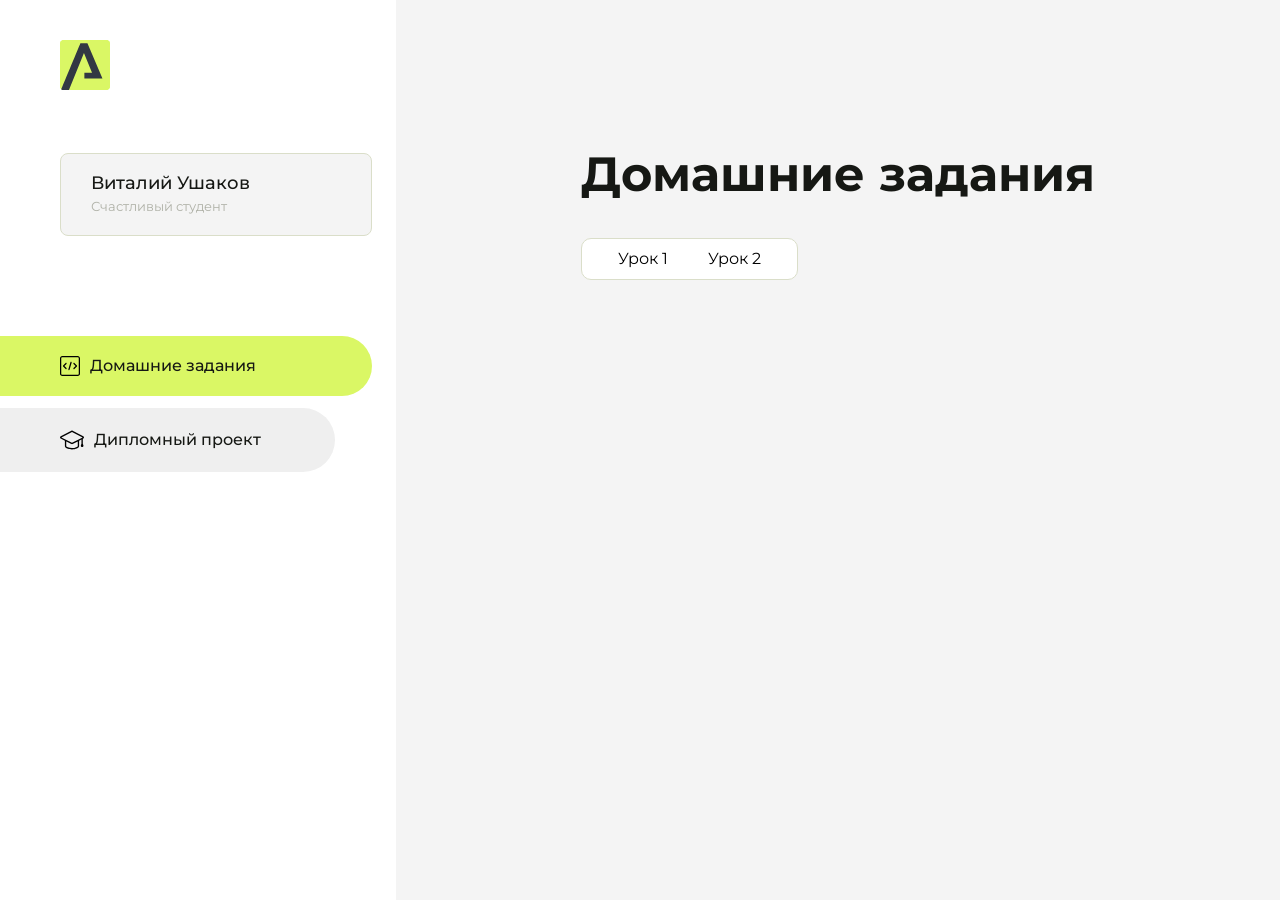
==== index.html @ 721d3d85 "Update index.html" ====
<!DOCTYPE html>
<html lang="en">
<head>
    <meta charset="UTF-8">
    <meta name="viewport" content="width=device-width, initial-scale=1.0">
    <title>Домашняя работа</title>
    <link rel="shortcut icon" href="src/logo.ico" type="image/x-icon">
    <link rel="preconnect" href="https://fonts.googleapis.com">
    <link rel="preconnect" href="https://fonts.gstatic.com" crossorigin>
    <link href="https://fonts.googleapis.com/css2?family=Montserrat:wght@400;500;700&family=Rubik:wght@500&display=swap"
          rel="stylesheet">
    <link rel="stylesheet" href="src/style.css">
</head>
<body id="body">
<div class="overlay" id="overlay"></div>
<div class="layout">
    <div class="burger" id="burger">
        <svg viewBox="0 0 24 24" fill="none" xmlns="http://www.w3.org/2000/svg">
            <g id="SVGRepo_bgCarrier" stroke-width="0"></g>
            <g id="SVGRepo_tracerCarrier" stroke-linecap="round" stroke-linejoin="round"></g>
            <g id="SVGRepo_iconCarrier">
                <path d="M4 18L20 18" stroke="#DAF765" stroke-width="2" stroke-linecap="round"></path>
                <path d="M4 12L20 12" stroke="#DAF765" stroke-width="2" stroke-linecap="round"></path>
                <path d="M4 6L20 6" stroke="#DAF765" stroke-width="2" stroke-linecap="round"></path>
            </g>
        </svg>
    </div>
    <aside class="sidebar" id="sidebar">
        <div class="sidebar__inner">
            <div class="logo">
                <svg width="50" height="50" viewBox="0 0 50 50" fill="none" xmlns="http://www.w3.org/2000/svg">
                    <g clip-path="url(#clip0_513_74730)">
                        <path d="M46.17 -0.257004H3.83C1.57281 -0.257004 -0.257 1.57281 -0.257 3.83V46.17C-0.257 48.4272 1.57281 50.257 3.83 50.257H46.17C48.4272 50.257 50.257 48.4272 50.257 46.17V3.83C50.257 1.57281 48.4272 -0.257004 46.17 -0.257004Z"
                              fill="#DAF765"/>
                        <path d="M24.375 38.4H42.461L27.441 3.1585H20.4355C20.4355 3.1585 6.7895 35.881 1.1945 49.294C2.015 50.0275 3.0945 50.257 3.6945 50.257H8.8445L23.954 13.07L32.0465 32.8285H24.375V38.4Z"
                              fill="#323843"/>
                    </g>
                    <defs>
                        <clipPath id="clip0_513_74730">
                            <rect width="50" height="50" fill="white"/>
                        </clipPath>
                    </defs>
                </svg>
            </div>
            <div class="sidebar__user">
                <div class="sidebar__name">Виталий Ушаков</div>
                <div class="sidebar__text">Счастливый студент</div>
            </div>
            <div class="sidebar__tabs">
                <div class="sidebar__item">
                    <button class="sidebar__button active" id="tasks">
                        <svg xmlns="http://www.w3.org/2000/svg" width="20" height="20" viewBox="0 0 20 20" fill="none">
                            <g clip-path="url(#clip0_704_74543)">
                                <path d="M17.7083 20H2.29167C1.0275 20 0 18.9725 0 17.7083V2.29167C0 1.0275 1.0275 0 2.29167 0H17.7083C18.9725 0 20 1.0275 20 2.29167V17.7083C20 18.9725 18.9725 20 17.7083 20ZM2.29167 1.25C1.7175 1.25 1.25 1.7175 1.25 2.29167V17.7083C1.25 18.2825 1.7175 18.75 2.29167 18.75H17.7083C18.2825 18.75 18.75 18.2825 18.75 17.7083V2.29167C18.75 1.7175 18.2825 1.25 17.7083 1.25H2.29167Z"
                                      fill="black"/>
                                <path d="M6.04167 13.125C5.88167 13.125 5.72167 13.0642 5.6 12.9417L3.1 10.4417C2.85583 10.1975 2.85583 9.80167 3.1 9.5575L5.6 7.0575C5.84417 6.81333 6.24 6.81333 6.48417 7.0575C6.72833 7.30167 6.72833 7.6975 6.48417 7.94167L4.42583 10L6.48417 12.0583C6.72833 12.3025 6.72833 12.6983 6.48417 12.9425C6.36167 13.0642 6.20167 13.125 6.04167 13.125Z"
                                      fill="black"/>
                                <path d="M8.95833 14.1667C8.9 14.1667 8.84 14.1583 8.78167 14.1417C8.45083 14.0442 8.26083 13.6967 8.35833 13.3658L10.4417 6.28251C10.5392 5.95084 10.8892 5.76417 11.2175 5.85917C11.5483 5.95667 11.7383 6.30417 11.6408 6.63501L9.5575 13.7183C9.47833 13.9908 9.22833 14.1667 8.95833 14.1667Z"
                                      fill="black"/>
                                <path d="M13.9583 13.125C13.7983 13.125 13.6383 13.0642 13.5167 12.9417C13.2725 12.6975 13.2725 12.3017 13.5167 12.0575L15.575 9.99916L13.5167 7.94083C13.2725 7.69666 13.2725 7.30083 13.5167 7.05666C13.7608 6.81249 14.1567 6.81249 14.4008 7.05666L16.9008 9.55666C17.145 9.80083 17.145 10.1967 16.9008 10.4408L14.4008 12.9408C14.2783 13.0642 14.1183 13.125 13.9583 13.125Z"
                                      fill="black"/>
                            </g>
                            <defs>
                                <clipPath id="clip0_704_74543">
                                    <rect width="20" height="20" fill="white"/>
                                </clipPath>
                            </defs>
                        </svg>
                        <span>Домашние задания</span></button>
                </div>
                <div class="sidebar__item">
                    <button class="sidebar__button" id="diplom">
                        <svg xmlns="http://www.w3.org/2000/svg" width="24" height="24" viewBox="0 0 24 24" fill="none">
                            <g clip-path="url(#clip0_704_74553)">
                                <path d="M23.2628 10.5971C23.7176 10.365 24 9.90375 24 9.39337C24 8.883 23.7176 8.42175 23.2628 8.18962L12.6135 2.75362C12.2291 2.55824 11.7705 2.55787 11.3854 2.75399L0.736875 8.19C0.282375 8.42175 0 8.883 0 9.39337C0 9.90375 0.282375 10.365 0.736875 10.5971L4.89038 12.7177V18.2074C4.89038 19.8154 8.412 21.393 12 21.393C15.5884 21.393 19.1096 19.815 19.1096 18.2074V12.7174L21.4609 11.517V15.8017L20.901 17.2305C20.7409 17.6389 20.7934 18.0994 21.0405 18.4616C21.2876 18.8246 21.6979 19.041 22.1366 19.041C22.5754 19.041 22.9852 18.8246 23.2324 18.462C23.4795 18.099 23.532 17.6385 23.3719 17.2301L22.8124 15.8021V10.827L23.2628 10.5971ZM17.7623 18.1721C17.6198 18.6375 15.3491 20.0419 12 20.0419C8.65088 20.0419 6.38025 18.6375 6.2415 18.2074V12.3037L6.23887 12.3019C6.23812 12.057 6.1065 11.8207 5.87325 11.7019L1.3515 9.39337L12 3.95737L22.6489 9.39337L12 14.8294L5.87325 11.7019C5.54063 11.5331 4.6695 11.6674 4.5 12C4.33012 12.3322 4.55813 12.5479 4.89038 12.7177L11.3857 16.0331C11.5781 16.1314 11.7889 16.1805 12 16.1805C12.2107 16.1805 12.4222 16.1314 12.6146 16.0331L17.7593 13.407L17.7623 18.1721Z"
                                      fill="black"/>
                            </g>
                            <defs>
                                <clipPath id="clip0_704_74553">
                                    <rect width="24" height="24" fill="white"/>
                                </clipPath>
                            </defs>
                        </svg>
                        <span>Дипломный проект</span></button>
                </div>
            </div>
        </div>

    </aside>
    <div class="content">
        <div class="container">
            <div class="content__block" id="tasksBlock">
                <div class="content__title">Домашние задания</div>
                <ul class="content__list">
                    <li class="content__list-item">
                        <a href="hallo-again/index.html">Урок 1</a>
                         <a href="dz gym/index.html">Урок 2</a>
                    </li>
                </ul>
            </div>
            <div class="content__block hidden" id="diplomBlock">
                <div class="content__title">Дипломный проект</div>
                <div class="content__list-diplom">
                    <a href="ПАПКА-С-НОМЕРОМ-УРОКА">Ссылка на ДЗ</a>
                </div>
                <div class="content__decor">
                    <div class="content__decor-text">Давай проверим, чему ты научился!</div>
                    <div class="content__decor-img">
                        <img src="src/decor.png" alt="decor">
                    </div>
                </div>
            </div>
        </div>
    </div>
</div>
<script src="src/index.js"></script>
</body>
</html>
---- src/style.css ----
*{padding: 0;margin: 0;border: 0;}
*,*:before,*:after{-webkit-box-sizing: border-box;box-sizing: border-box;}
:focus,:active{outline: none;}
a:focus,a:active{outline: none;}
nav,footer,header,aside{display: block;}
html,body{
    height:100%;width:100%;
    font-size:100%;line-height:1;-ms-text-size-adjust:100%;-moz-text-size-adjust:100%;-webkit-text-size-adjust:100%;}
input,button,textarea{font-family:inherit;}
input::-ms-clear{display: none;}
button{cursor: pointer;}
button::-moz-focus-inner{padding:0;border:0;}
a,a:visited{text-decoration: none;}
a:hover{text-decoration: none;}
ul li{list-style: none;}
img{vertical-align: top;}
h1,h2,h3,h4,h5,h6{font-size:inherit;font-weight: inherit;}
a{color:inherit;}



body {
    font-family: "Montserrat",SansSerif;
    color: black;
}

body.overflow {
    overflow: hidden;
}



.layout {
    display: -webkit-box;
    display: -ms-flexbox;
    display: flex;
    min-height: 100vh;
}

.sidebar {
    padding: 40px 24px 40px 0;
    -ms-flex-negative: 0;
    flex-shrink: 0;
    background-color: white;
}



.content {
    -webkit-box-flex: 1;
    -ms-flex-positive: 1;
    flex-grow: 1;
    background-color: #F4F4F4;
}

.container {
    display: -webkit-box;
    display: -ms-flexbox;
    display: flex;
    -webkit-box-orient: vertical;
    -webkit-box-direction: normal;
    -ms-flex-direction: column;
    flex-direction: column;
    -webkit-box-pack: center;
    -ms-flex-pack: center;
    justify-content: center;
    -webkit-box-align: center;
    -ms-flex-align: center;
    align-items: center;
    padding: 150px 60px 80px 60px;
}


.logo {
    margin-left: 60px;
    margin-bottom: 60px;
}

.sidebar__user {
    background-color: #F4F4F4;
    padding: 20px 30px;
    margin-left: 60px;
    margin-bottom: 100px;
    border-radius: 8px;
    border: 1px solid #DADEC9;
}

.sidebar__name {
    color:#161814;
    font-size: 18px;
    font-weight: 500;
    margin-bottom: 6px;
}

.sidebar__text {
    color: #AFB1A7;
    font-size: 13px;
    font-weight: 400;
    line-height: 130%; /* 16.9px */
}

.sidebar__item {
    width: 372px;
}

.sidebar__button {
    display: -webkit-box;
    display: -ms-flexbox;
    display: flex;
    -webkit-box-align: center;
    -ms-flex-align: center;
    align-items: center;
    gap: 10px;
    padding: 20px 60px;
    margin-bottom: 12px;
    border-radius: 0px 100px 100px 0px;
    -webkit-transition: all .5s;
    -o-transition: all .5s;
    transition: all .5s;
    cursor: pointer;
    width: 90%;
    color:#161814;
    font-size: 16px;
    font-weight: 500;
}

.sidebar__button.active , .sidebar__button:hover {
    width: 100%;
    background-color: #DAF765;
}


.content__title {
    color: #161814;
    font-size: 48px;
    font-weight: 700;
    margin-bottom: 40px;
}

.content__list {
    display: -webkit-box;
    display: -ms-flexbox;
    display: flex;
    -webkit-box-align: center;
    -ms-flex-align: center;
    align-items: center;
    -ms-flex-wrap: wrap;
    flex-wrap: wrap;
    gap: 20px;
}



.content__list-item  {
    cursor: pointer;
    padding: 12px 18px;
    background-color: #fff;
    border-radius: 10px;
    border: 1px solid #DADEC9;
    -webkit-transition: all .3s;
    -o-transition: all .3s;
    transition: all .3s;
}

.content__list-item:hover,.content__list-diplom:hover {
    background-color: #AFB1A7;
}

li a {
    padding: 12px 18px;

}


.content__list-diplom {
    -webkit-transition: all .3s;
    -o-transition: all .3s;
    transition: all .3s;
    display: inline-block;
    padding: 12px 18px;
    background-color: #fff;
    border-radius: 10px;
    border: 1px solid #DADEC9;
}

.content__decor {
    display: -webkit-box;
    display: -ms-flexbox;
    display: flex;
    -webkit-box-align: center;
    -ms-flex-align: center;
    align-items: center;
}

.content__decor-text {
    color:#BEDD44;
    font-size: 36px;
    font-weight: 700;
    line-height: 110%; /* 39.6px */
}

.content__block {
    max-width: 1200px;
}

.content__block.hidden {
    display: none;
}

.content__decor-img img{
    width: 100%;
}

.burger {
    display: none;
    padding: 5px;
    position: fixed;
    top: 3%;
    right: 7%;
    width: 40px;
    height: 40px;
    background-color: #161814;
    border-radius: 50%;
    z-index: 10;
    border: 1px solid #DAF765;
}

@media (max-width: 768px) {
    .burger {
        display: block;
    }

    .sidebar {
        -webkit-transition: all .3s;
        -o-transition: all .3s;
        transition: all .3s;
        -webkit-transform: translateX(-100%);
        -ms-transform: translateX(-100%);
        transform: translateX(-100%);
        position: fixed;
        top: 0;
        left: 0;
        bottom: 0;
        z-index: 5;
    }

    .sidebar.show {
        -webkit-transform: translateX(0%);
        -ms-transform: translateX(0%);
        transform: translateX(0%);
    }

    .overlay {
        opacity: 0;
        pointer-events: none;
        -webkit-transition: all .3s;
        -o-transition: all .3s;
        transition: all .3s;
        position: absolute;
        top: 0;
        right: 0;
        left: 0;
        bottom: 0;
        z-index: 3;
        background-color: #000000e0;
    }

    .overlay.show {
        opacity: 1;
        pointer-events: all;
    }

    .container {
        padding: 40px 20px;
        min-height: 100%;
    }

    .content__decor {
        margin-top: 20px;
        -webkit-box-orient: vertical;
        -webkit-box-direction: normal;
        -ms-flex-direction: column;
        flex-direction: column;
    }
}

@media (max-width: 400px) {
    .sidebar__user {
        margin-left: 0;
    }
}
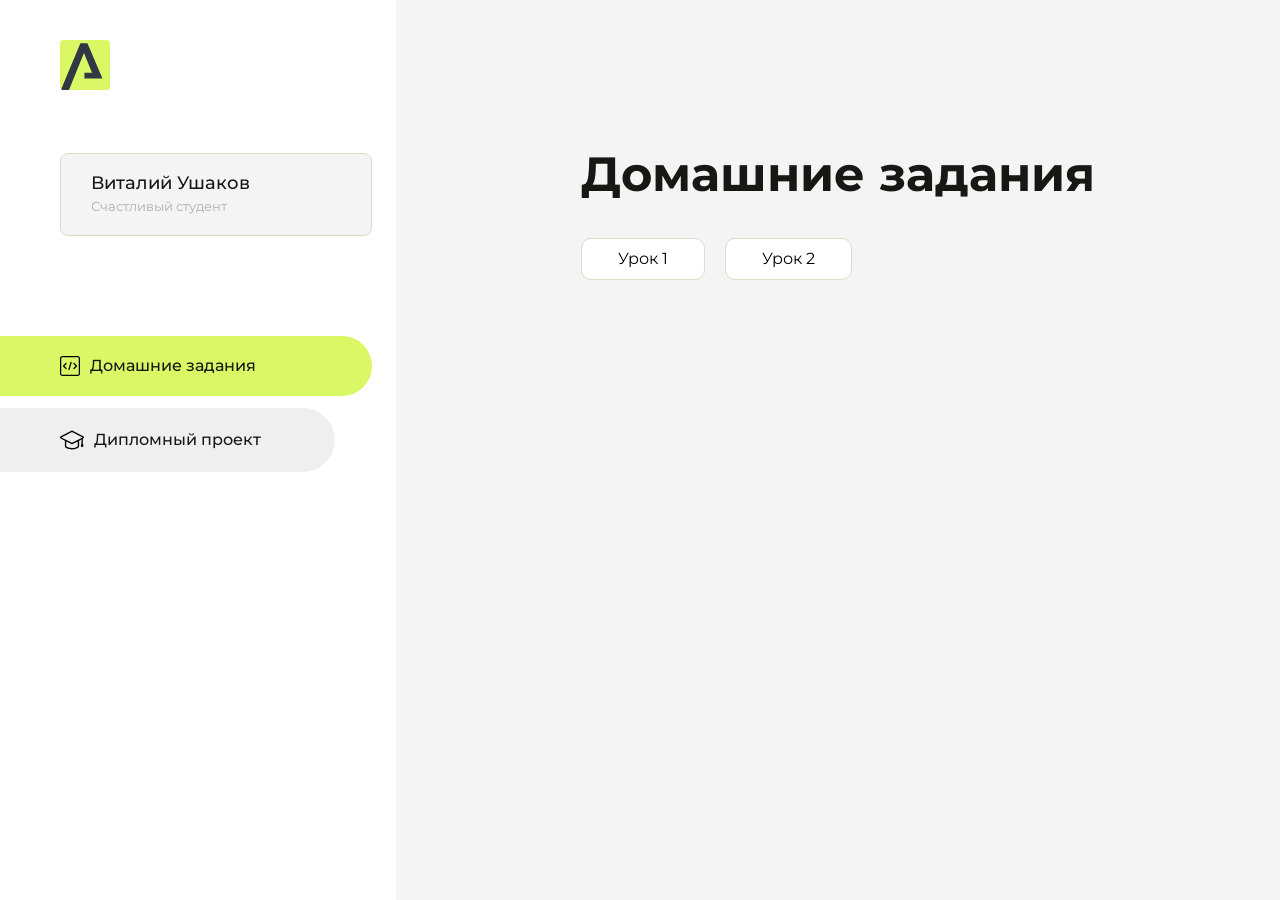
==== commit ab3c046b: "Update index.html" ====
--- a/index.html
+++ b/index.html
@@ -94,6 +94,8 @@
                 <ul class="content__list">
                     <li class="content__list-item">
                         <a href="hallo-again/index.html">Урок 1</a>
+                    </li>
+                    <li class="content__list-item">
                          <a href="dz gym/index.html">Урок 2</a>
                     </li>
                 </ul>
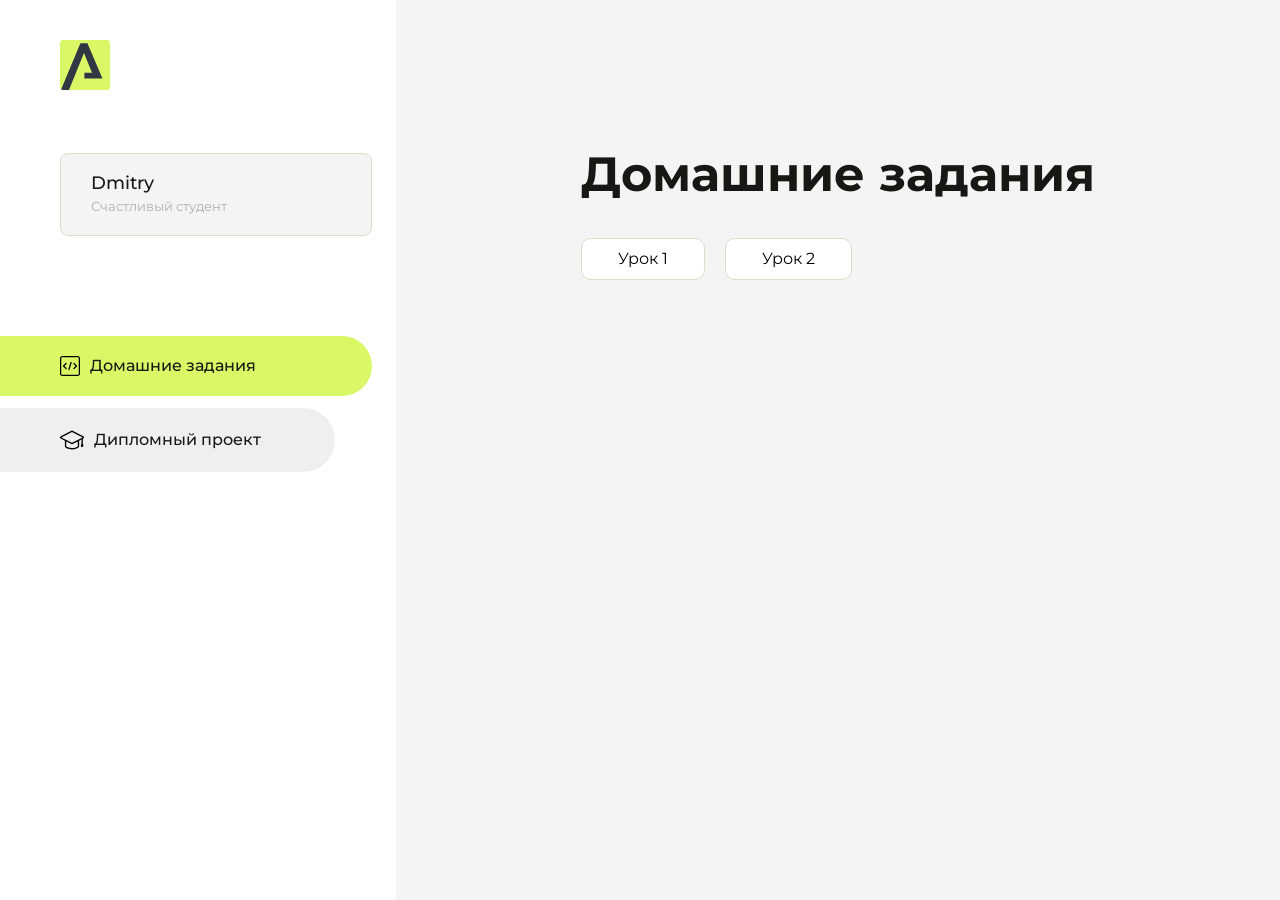
==== commit c9c25ff9: "Update index.html" ====
--- a/index.html
+++ b/index.html
@@ -43,7 +43,7 @@
                 </svg>
             </div>
             <div class="sidebar__user">
-                <div class="sidebar__name">Виталий Ушаков</div>
+                <div class="sidebar__name">Dmitry</div>
                 <div class="sidebar__text">Счастливый студент</div>
             </div>
             <div class="sidebar__tabs">
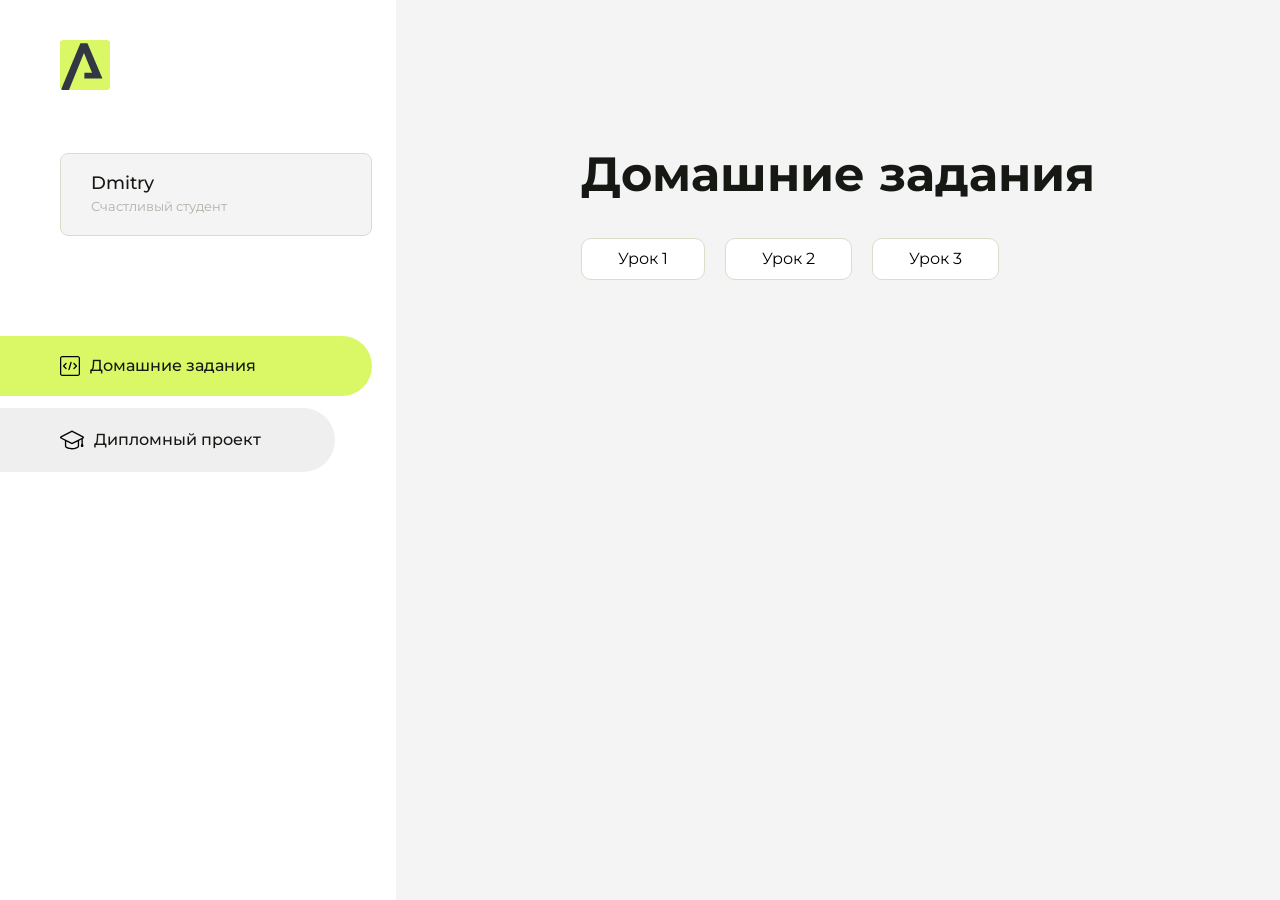
==== commit 6aefb17b: "Update index.html" ====
--- a/index.html
+++ b/index.html
@@ -98,6 +98,9 @@
                     <li class="content__list-item">
                          <a href="dz gym/index.html">Урок 2</a>
                     </li>
+                      <li class="content__list-item">
+                         <a href="kalendar/index.html">Урок 3</a>
+                    </li>
                 </ul>
             </div>
             <div class="content__block hidden" id="diplomBlock">
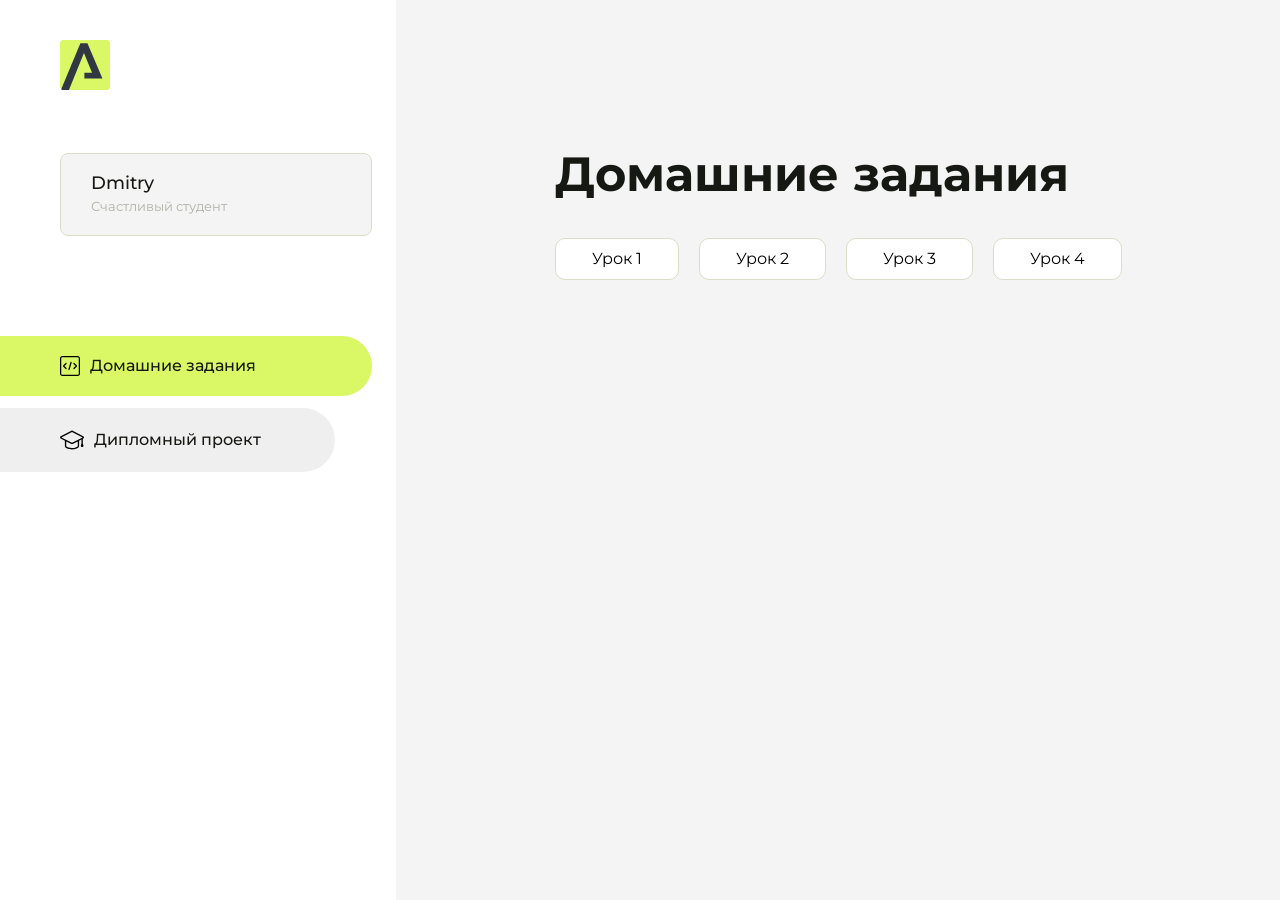
==== commit 3fee1755: "Update index.html" ====
--- a/index.html
+++ b/index.html
@@ -101,6 +101,9 @@
                       <li class="content__list-item">
                          <a href="kalendar/index.html">Урок 3</a>
                     </li>
+                    <li class="content__list-item">
+                         <a href="vvodnie_dannie/index.html">Урок 4</a>
+                    </li>
                 </ul>
             </div>
             <div class="content__block hidden" id="diplomBlock">
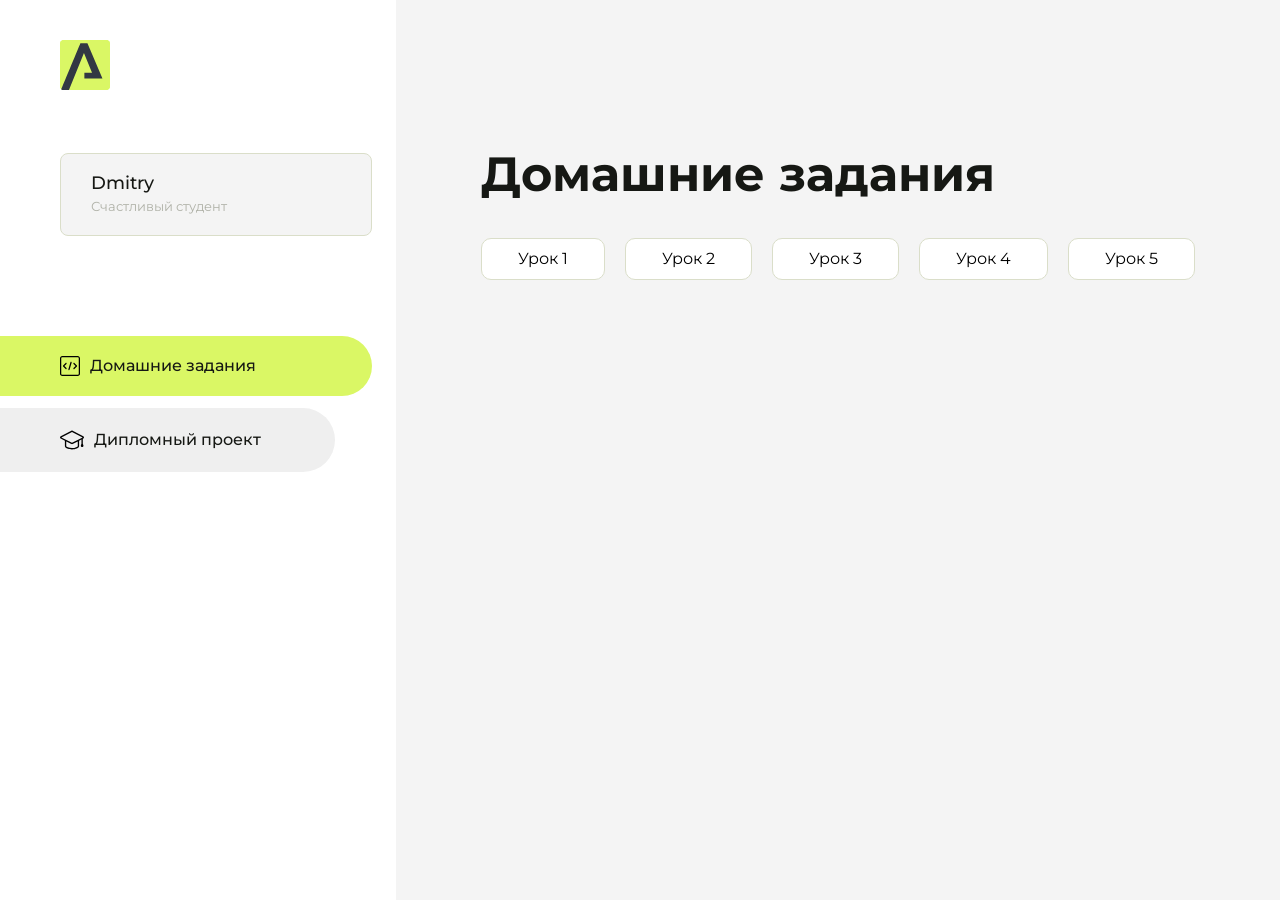
==== commit 13c8ad3e: "Update index.html" ====
--- a/index.html
+++ b/index.html
@@ -104,6 +104,9 @@
                     <li class="content__list-item">
                          <a href="vvodnie_dannie/index.html">Урок 4</a>
                     </li>
+                    <li class="content__list-item">
+                         <a href="fit_studio/article.html">Урок 5</a>
+                    </li>
                 </ul>
             </div>
             <div class="content__block hidden" id="diplomBlock">
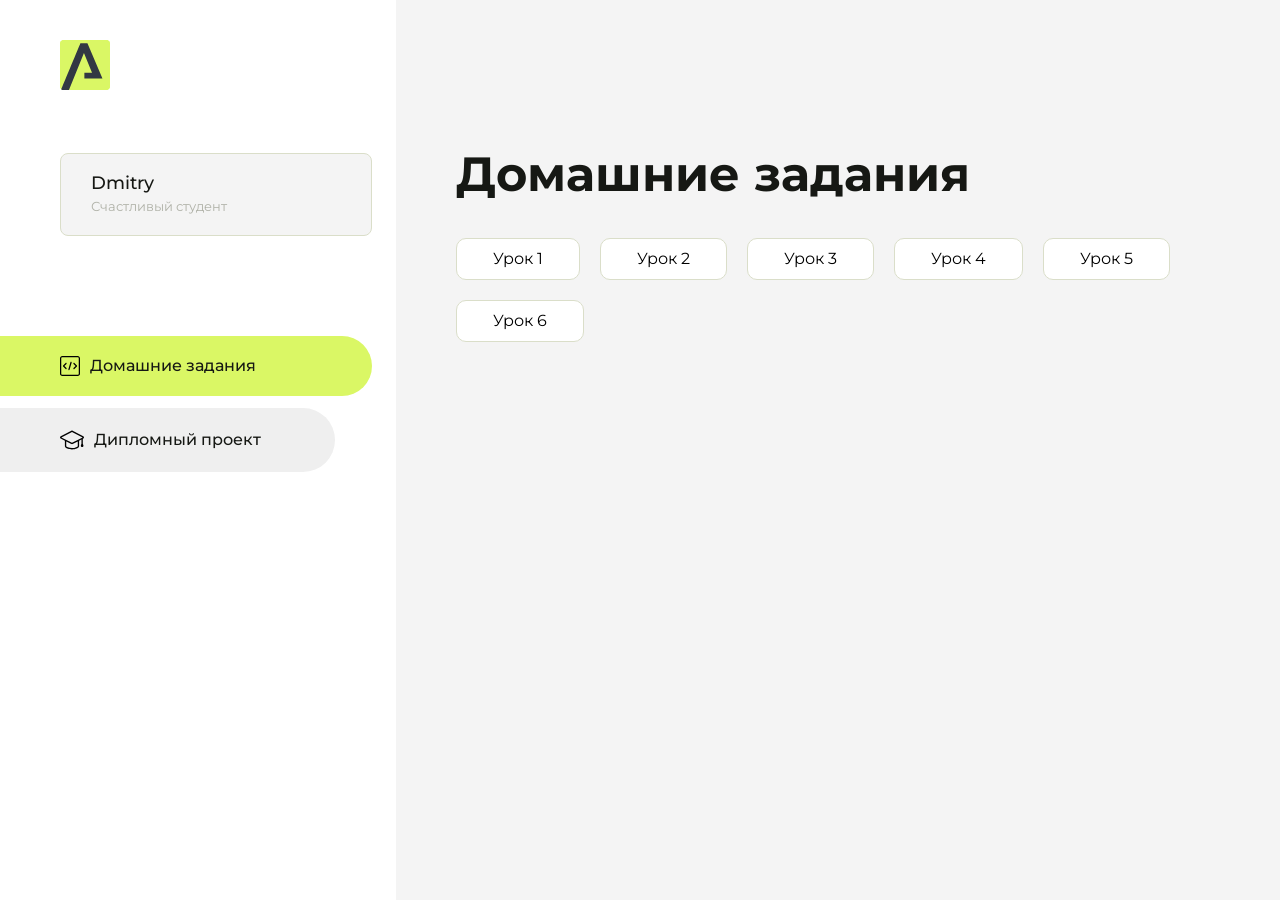
==== commit 3fa3128e: "Update index.html" ====
--- a/index.html
+++ b/index.html
@@ -107,6 +107,9 @@
                     <li class="content__list-item">
                          <a href="fit_studio/article.html">Урок 5</a>
                     </li>
+                       <li class="content__list-item">
+                         <a href="fit_studio/imdex.html">Урок 6</a>
+                    </li>
                 </ul>
             </div>
             <div class="content__block hidden" id="diplomBlock">
